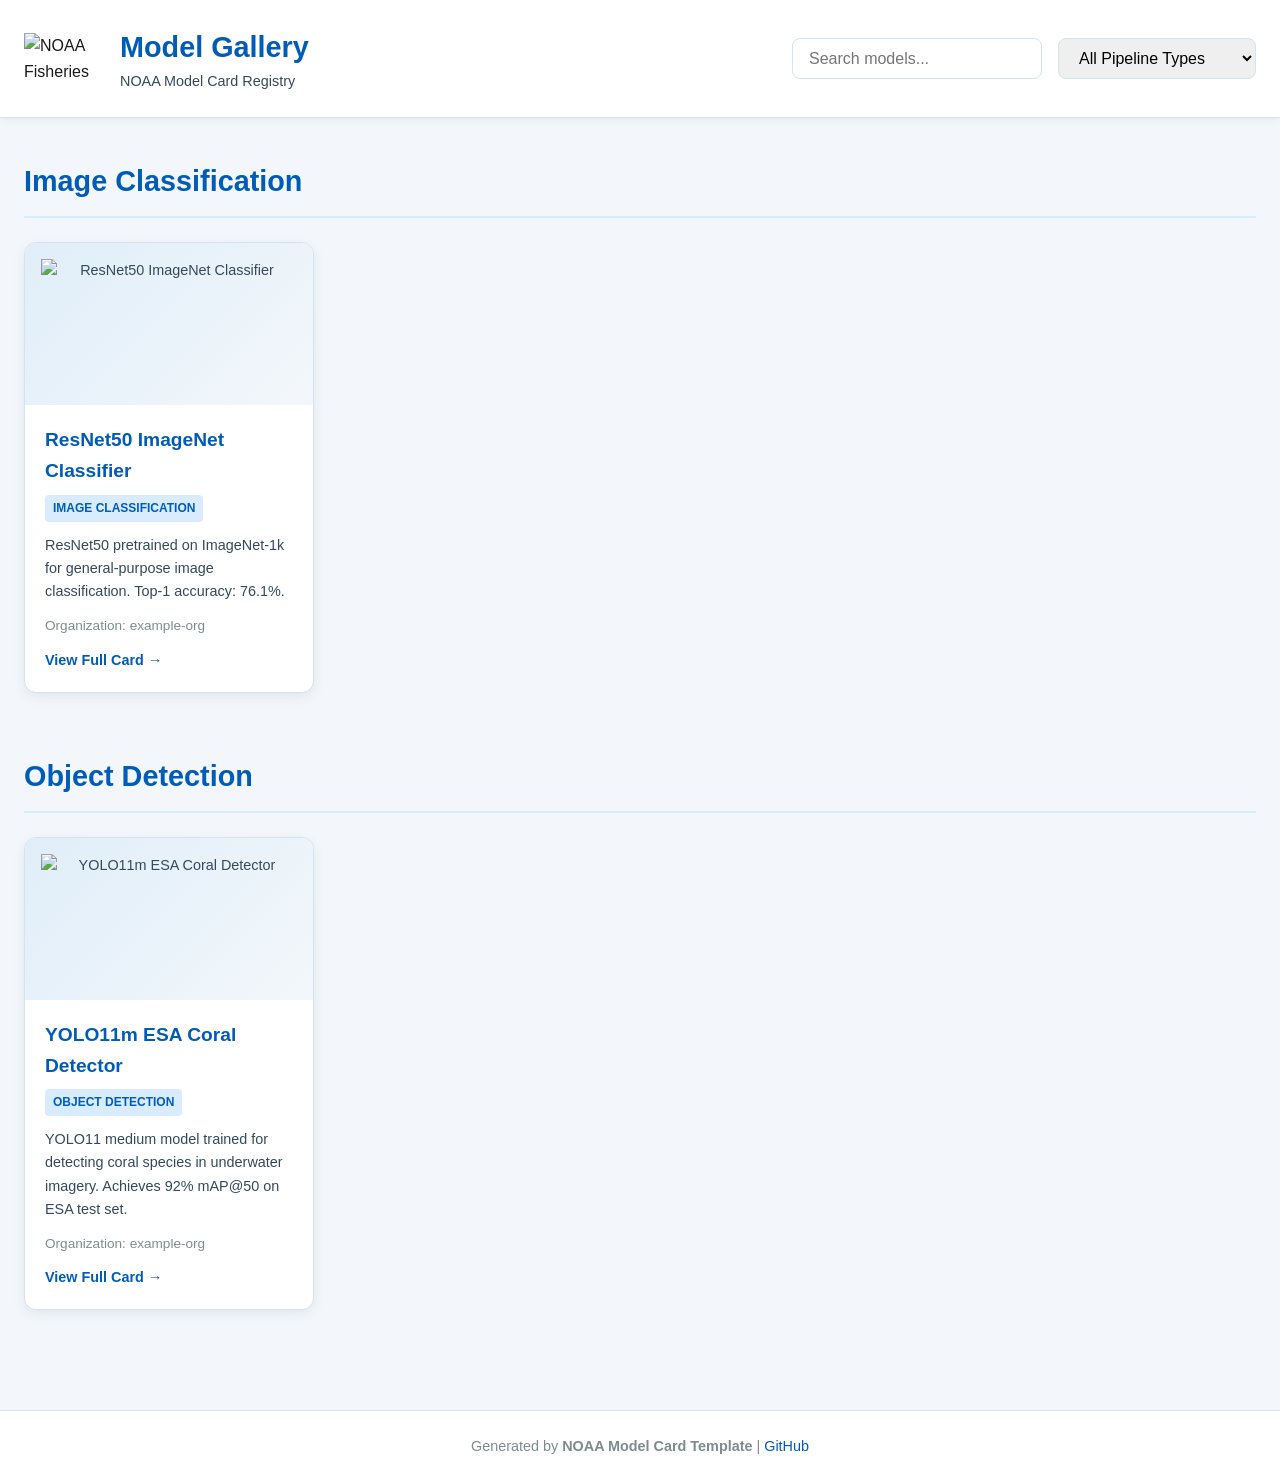
==== docs/gallery/index.html @ 66856081 "Add model gallery, registry, and workflow updates Enhance CI to publish a living model gallery and r" ====
<!DOCTYPE html>
<html lang="en">
<head>
    <meta charset="UTF-8">
    <meta name="viewport" content="width=device-width, initial-scale=1.0">
    <title>NOAA Model Gallery</title>
    <style>
        * {
            margin: 0;
            padding: 0;
            box-sizing: border-box;
        }

        body {
            font-family: Arial, Helvetica, sans-serif;
            background: #f3f7fb;
            color: #1a1a1a;
            line-height: 1.6;
        }

        .page {
            max-width: 1400px;
            margin: 0 auto;
            padding: 0;
        }

        header {
            background: white;
            border-bottom: 1px solid #d5e2ef;
            padding: 24px;
            position: sticky;
            top: 0;
            z-index: 100;
            box-shadow: 0 2px 8px rgba(0, 56, 101, 0.06);
        }

        .header-content {
            max-width: 1400px;
            margin: 0 auto;
            display: flex;
            align-items: center;
            justify-content: space-between;
            gap: 24px;
            flex-wrap: wrap;
        }

        .header-title {
            display: flex;
            align-items: center;
            gap: 16px;
            flex: 0 1 auto;
        }

        .logo {
            max-width: 80px;
            height: auto;
        }

        .header-text h1 {
            font-size: 1.8rem;
            color: #005cb9;
            margin: 0;
        }

        .header-text p {
            color: #34495e;
            font-size: 0.9rem;
            margin: 0;
        }

        .controls {
            display: flex;
            gap: 16px;
            flex: 0 1 auto;
            flex-wrap: wrap;
        }

        .search-input, .pipeline-select {
            padding: 10px 16px;
            border: 1px solid #d5e2ef;
            border-radius: 8px;
            font-size: 1rem;
            font-family: Arial, Helvetica, sans-serif;
        }

        .search-input {
            min-width: 250px;
            flex: 1;
        }

        .search-input:focus, .pipeline-select:focus {
            outline: none;
            border-color: #005cb9;
            box-shadow: 0 0 0 3px rgba(0, 92, 185, 0.1);
        }

        .pipeline-select {
            min-width: 180px;
        }

        main {
            padding: 40px 24px;
        }

        .pipeline-section {
            margin-bottom: 60px;
        }

        .pipeline-section h2 {
            font-size: 1.8rem;
            color: #005cb9;
            margin-bottom: 24px;
            padding-bottom: 12px;
            border-bottom: 2px solid #d9ecff;
        }

        .card-grid {
            display: grid;
            grid-template-columns: repeat(auto-fill, minmax(280px, 1fr));
            gap: 24px;
        }

        .model-card {
            background: white;
            border: 1px solid #d5e2ef;
            border-radius: 12px;
            overflow: hidden;
            box-shadow: 0 4px 12px rgba(0, 56, 101, 0.08);
            transition: all 0.3s ease;
            display: flex;
            flex-direction: column;
            height: 100%;
        }

        .model-card:hover {
            transform: translateY(-4px);
            box-shadow: 0 12px 28px rgba(0, 56, 101, 0.12);
            border-color: #005cb9;
        }

        .card-thumbnail {
            width: 100%;
            aspect-ratio: 16 / 9;
            background: linear-gradient(135deg, #e0eef9 0%, #f3f7fb 100%);
            display: flex;
            align-items: center;
            justify-content: center;
            color: #34495e;
            font-size: 0.9rem;
            text-align: center;
            padding: 16px;
            overflow: hidden;
        }

        .card-thumbnail img {
            width: 100%;
            height: 100%;
            object-fit: cover;
        }

        .card-content {
            padding: 20px;
            display: flex;
            flex-direction: column;
            flex: 1;
        }

        .card-content h3 {
            margin: 0 0 8px;
            font-size: 1.2rem;
            color: #005cb9;
            word-break: break-word;
        }

        .pipeline-badge {
            display: inline-block;
            margin-bottom: 12px;
            padding: 4px 8px;
            background: #d9ecff;
            color: #005cb9;
            border-radius: 4px;
            font-size: 0.75rem;
            font-weight: 600;
            text-transform: uppercase;
            width: fit-content;
        }

        .card-description {
            margin: 0 0 12px;
            color: #34495e;
            font-size: 0.9rem;
            flex: 1;
        }

        .card-org {
            color: #7f8c8d;
            font-size: 0.85rem;
            margin-bottom: 12px;
        }

        .card-link {
            color: #005cb9;
            text-decoration: none;
            font-weight: 600;
            font-size: 0.9rem;
            transition: color 0.3s ease;
        }

        .card-link:hover {
            color: #003d84;
        }

        .hidden {
            display: none !important;
        }

        .no-results {
            text-align: center;
            padding: 60px 24px;
            color: #34495e;
        }

        .no-results p {
            font-size: 1.1rem;
            margin: 16px 0;
        }

        footer {
            text-align: center;
            padding: 24px;
            border-top: 1px solid #d5e2ef;
            color: #7f8c8d;
            font-size: 0.9rem;
            background: white;
        }

        footer a {
            color: #005cb9;
            text-decoration: none;
        }

        footer a:hover {
            text-decoration: underline;
        }

        @media (max-width: 768px) {
            .card-grid {
                grid-template-columns: repeat(auto-fill, minmax(220px, 1fr));
                gap: 16px;
            }

            .header-content {
                flex-direction: column;
                align-items: flex-start;
            }

            .controls {
                width: 100%;
                flex-direction: column;
            }

            .search-input, .pipeline-select {
                width: 100%;
            }

            .header-text h1 {
                font-size: 1.5rem;
            }

            main {
                padding: 24px 16px;
            }

            .pipeline-section h2 {
                font-size: 1.5rem;
            }
        }

        @media (max-width: 480px) {
            .card-grid {
                grid-template-columns: 1fr;
                gap: 12px;
            }

            .header-text h1 {
                font-size: 1.3rem;
            }

            .card-content {
                padding: 16px;
            }

            main {
                padding: 16px 12px;
            }
        }
    </style>
</head>
<body>
    <div class="page">
        <header>
            <div class="header-content">
                <div class="header-title">
                    <img src="assets/NOAA_FISHERIES_logoH_web.png" alt="NOAA Fisheries" class="logo">
                    <div class="header-text">
                        <h1>Model Gallery</h1>
                        <p>NOAA Model Card Registry</p>
                    </div>
                </div>
                <div class="controls">
                    <input type="text" id="search" class="search-input" placeholder="Search models..." aria-label="Search models">
                    <select id="pipeline-filter" class="pipeline-select" aria-label="Filter by pipeline type">
                        <option value="">All Pipeline Types</option>
                        <option value="image-classification">Image Classification</option>
                        <option value="object-detection">Object Detection</option>
                    </select>
                </div>
            </div>
        </header>

        <main id="gallery">
            
        <section class="pipeline-section" data-pipeline="image-classification">
            <h2>Image Classification</h2>
            <div class="card-grid">
                <div class="model-card" data-model-id="resnet50_imagenet_classifier" data-pipeline="image-classification" data-searchable="ResNet50 ImageNet Classifier ResNet50 pretrained on ImageNet-1k for general-purpose image classification. Top-1 accuracy: 76.1%. example-org">
                <div class="card-thumbnail">
                    <img src="gallery/thumbnails/resnet50_imagenet_classifier.jpg" alt="ResNet50 ImageNet Classifier" loading="lazy">
                </div>
                <div class="card-content">
                    <h3>ResNet50 ImageNet Classifier</h3>
                    <span class="pipeline-badge">Image Classification</span>
                    <p class="card-description">ResNet50 pretrained on ImageNet-1k for general-purpose image classification. Top-1 accuracy: 76.1%.</p>
                    <p class="card-org">Organization: example-org</p>
                    <a href="gallery/cards/resnet50_imagenet_classifier.html" class="card-link">View Full Card →</a>
                </div>
            </div>
            </div>
        </section>
        
        <section class="pipeline-section" data-pipeline="object-detection">
            <h2>Object Detection</h2>
            <div class="card-grid">
                <div class="model-card" data-model-id="yolo11m_esa_coral_detector" data-pipeline="object-detection" data-searchable="YOLO11m ESA Coral Detector YOLO11 medium model trained for detecting coral species in underwater imagery. Achieves 92% mAP@50 on ESA test set. example-org">
                <div class="card-thumbnail">
                    <img src="gallery/thumbnails/yolo11m_esa_coral_detector.jpg" alt="YOLO11m ESA Coral Detector" loading="lazy">
                </div>
                <div class="card-content">
                    <h3>YOLO11m ESA Coral Detector</h3>
                    <span class="pipeline-badge">Object Detection</span>
                    <p class="card-description">YOLO11 medium model trained for detecting coral species in underwater imagery. Achieves 92% mAP@50 on ESA test set.</p>
                    <p class="card-org">Organization: example-org</p>
                    <a href="gallery/cards/yolo11m_esa_coral_detector.html" class="card-link">View Full Card →</a>
                </div>
            </div>
            </div>
        </section>
        
        </main>

        <footer>
            Generated by <strong>NOAA Model Card Template</strong> | 
            <a href="https://github.com/MichaelAkridge-NOAA/model-card-template">GitHub</a>
        </footer>
    </div>

    <script>
        (function() {
            const cards = document.querySelectorAll('.model-card');
            const sections = document.querySelectorAll('.pipeline-section');
            const searchInput = document.getElementById('search');
            const pipelineFilter = document.getElementById('pipeline-filter');
            const gallery = document.getElementById('gallery');

            function filterCards() {
                const query = searchInput.value.toLowerCase().trim();
                const selectedPipeline = pipelineFilter.value;
                let visibleSections = 0;
                let totalVisibleCards = 0;

                sections.forEach(section => {
                    const sectionPipeline = section.dataset.pipeline;
                    let visibleCardsInSection = 0;

                    const sectionCards = section.querySelectorAll('.model-card');
                    sectionCards.forEach(card => {
                        const searchable = card.dataset.searchable.toLowerCase();
                        const cardPipeline = card.dataset.pipeline;

                        const matchesSearch = query === '' || searchable.includes(query);
                        const matchesPipeline = selectedPipeline === '' || cardPipeline === selectedPipeline;
                        const shouldShow = matchesSearch && matchesPipeline;

                        card.classList.toggle('hidden', !shouldShow);
                        if (shouldShow) {
                            visibleCardsInSection++;
                            totalVisibleCards++;
                        }
                    });

                    const pipelineMatches = selectedPipeline === '' || sectionPipeline === selectedPipeline;
                    const shouldShowSection = visibleCardsInSection > 0 && pipelineMatches;
                    section.classList.toggle('hidden', !shouldShowSection);
                    if (shouldShowSection) {
                        visibleSections++;
                    }
                });

                // Show "no results" message if needed
                if (totalVisibleCards === 0 && (query !== '' || selectedPipeline !== '')) {
                    showNoResults();
                } else {
                    hideNoResults();
                }
            }

            function showNoResults() {
                if (document.getElementById('no-results')) return;
                const noResults = document.createElement('div');
                noResults.id = 'no-results';
                noResults.className = 'no-results';
                noResults.innerHTML = '<p>😕 No models match your search</p><p>Try adjusting your filters or search terms.</p>';
                gallery.appendChild(noResults);
            }

            function hideNoResults() {
                const noResults = document.getElementById('no-results');
                if (noResults) {
                    noResults.remove();
                }
            }

            searchInput.addEventListener('keyup', filterCards);
            searchInput.addEventListener('change', filterCards);
            pipelineFilter.addEventListener('change', filterCards);

            // Initial render
            filterCards();
        })();
    </script>
</body>
</html>
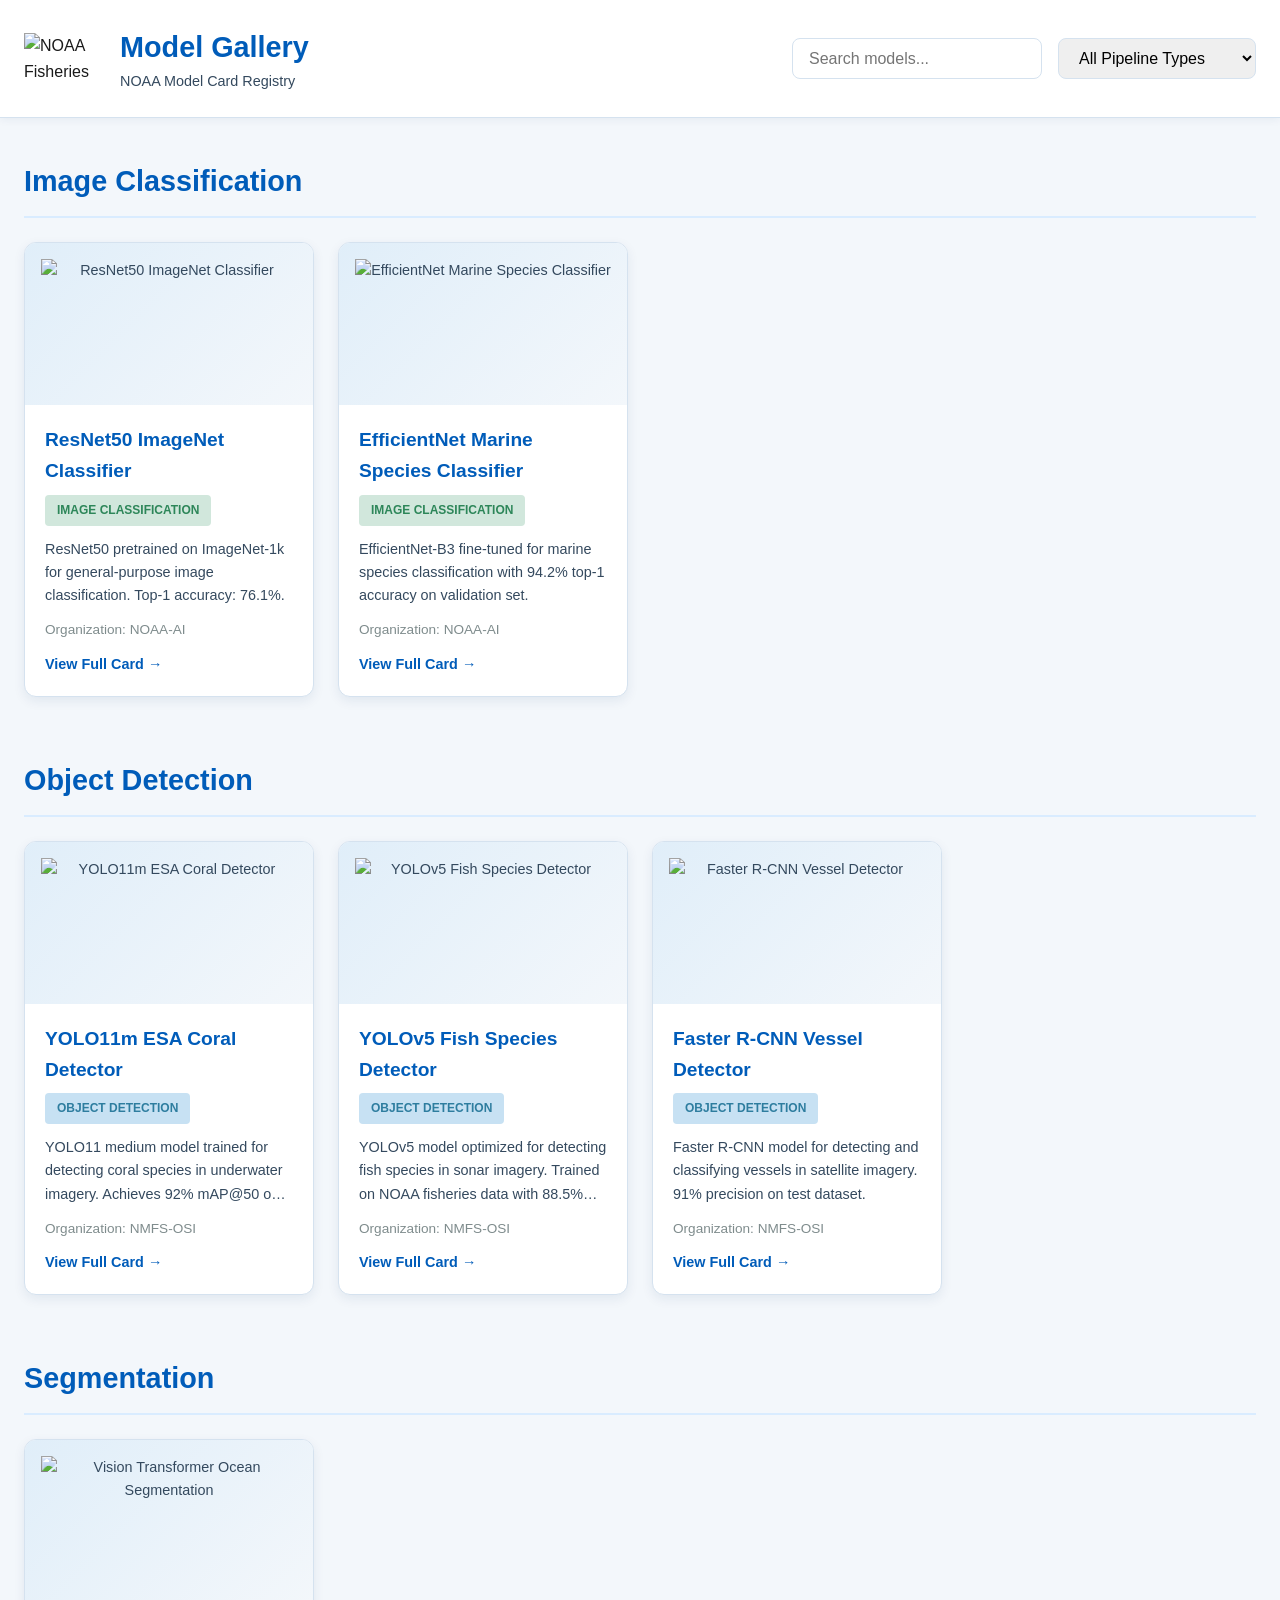
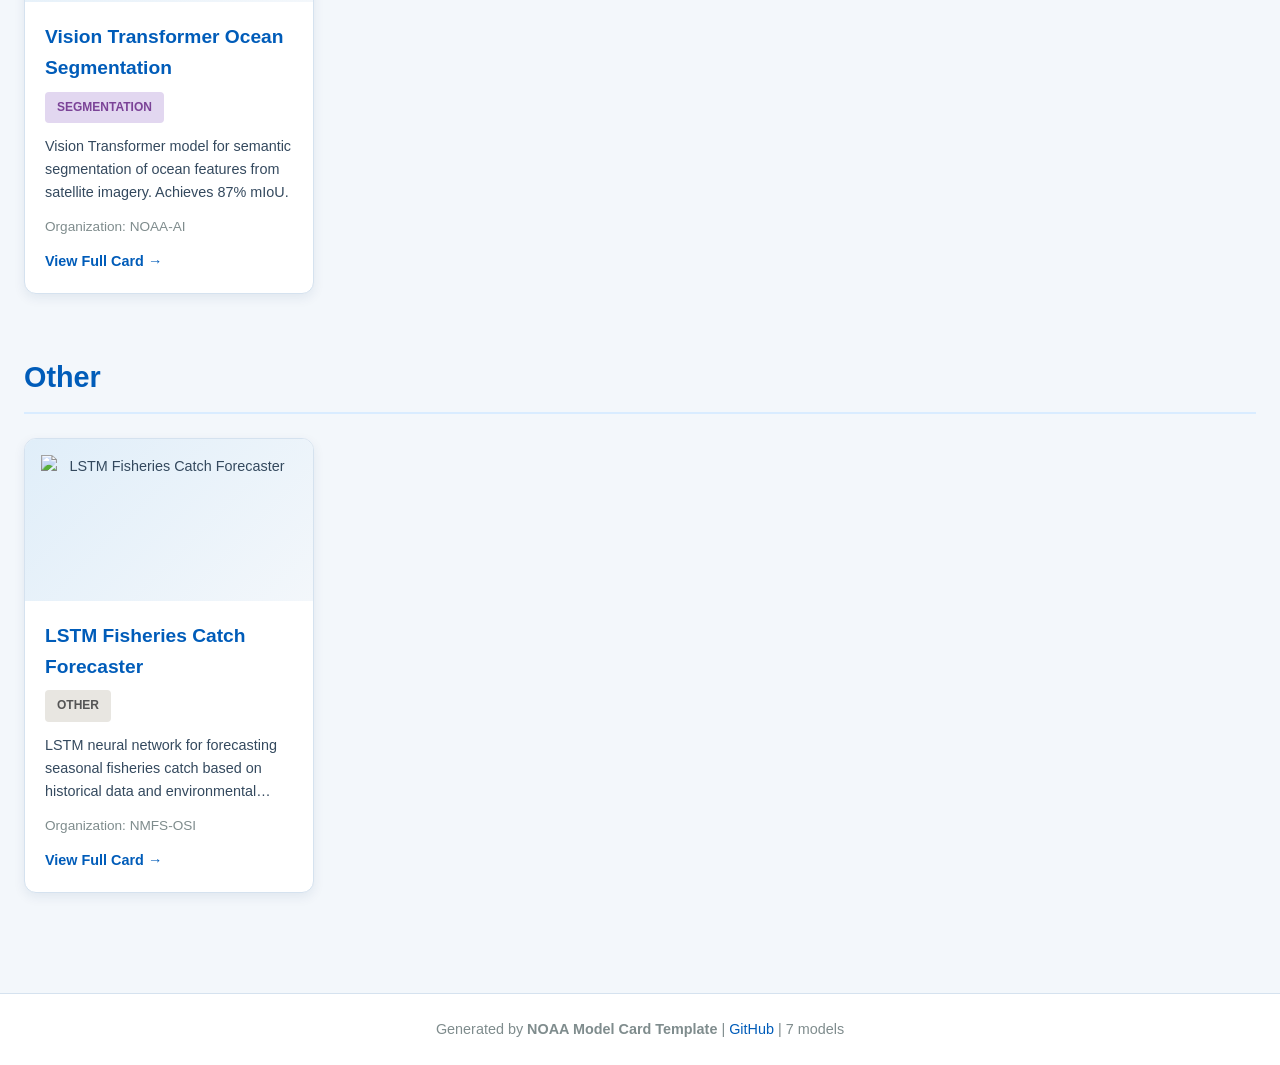
==== commit 8f71f70b: "chore: update model gallery [skip ci] Generated by GitHub Actions model card builder - Added/updated" ====
--- a/docs/gallery/index.html
+++ b/docs/gallery/index.html
@@ -170,12 +170,16 @@
             font-size: 1.2rem;
             color: #005cb9;
             word-break: break-word;
+            display: -webkit-box;
+            -webkit-line-clamp: 2;
+            -webkit-box-orient: vertical;
+            overflow: hidden;
         }
 
         .pipeline-badge {
             display: inline-block;
             margin-bottom: 12px;
-            padding: 4px 8px;
+            padding: 6px 12px;
             background: #d9ecff;
             color: #005cb9;
             border-radius: 4px;
@@ -185,11 +189,35 @@
             width: fit-content;
         }
 
+        .pipeline-badge.object-detection {
+            background: #c7e1f3;
+            color: #2E7D9F;
+        }
+
+        .pipeline-badge.image-classification {
+            background: #d1e7dc;
+            color: #2D8659;
+        }
+
+        .pipeline-badge.segmentation {
+            background: #e2d7f0;
+            color: #7B4397;
+        }
+
+        .pipeline-badge.other {
+            background: #e8e6e1;
+            color: #555555;
+        }
+
         .card-description {
             margin: 0 0 12px;
             color: #34495e;
             font-size: 0.9rem;
             flex: 1;
+            display: -webkit-box;
+            -webkit-line-clamp: 3;
+            -webkit-box-orient: vertical;
+            overflow: hidden;
         }
 
         .card-org {
@@ -243,6 +271,13 @@
             text-decoration: underline;
         }
 
+        @media (max-width: 1024px) {
+            .card-grid {
+                grid-template-columns: repeat(auto-fill, minmax(240px, 1fr));
+                gap: 20px;
+            }
+        }
+
         @media (max-width: 768px) {
             .card-grid {
                 grid-template-columns: repeat(auto-fill, minmax(220px, 1fr));
@@ -292,6 +327,16 @@
 
             main {
                 padding: 16px 12px;
+            }
+
+            .controls {
+                flex-direction: column;
+                width: 100%;
+            }
+
+            .search-input, .pipeline-select {
+                width: 100%;
+                min-width: unset;
             }
         }
     </style>
@@ -308,11 +353,13 @@
                     </div>
                 </div>
                 <div class="controls">
-                    <input type="text" id="search" class="search-input" placeholder="Search models..." aria-label="Search models">
+                    <input type="text" id="search" class="search-input" placeholder="Search models..." aria-label="Search models by name or description">
                     <select id="pipeline-filter" class="pipeline-select" aria-label="Filter by pipeline type">
                         <option value="">All Pipeline Types</option>
                         <option value="image-classification">Image Classification</option>
                         <option value="object-detection">Object Detection</option>
+                        <option value="segmentation">Segmentation</option>
+                        <option value="other">Other</option>
                     </select>
                 </div>
             </div>
@@ -323,16 +370,28 @@
         <section class="pipeline-section" data-pipeline="image-classification">
             <h2>Image Classification</h2>
             <div class="card-grid">
-                <div class="model-card" data-model-id="resnet50_imagenet_classifier" data-pipeline="image-classification" data-searchable="ResNet50 ImageNet Classifier ResNet50 pretrained on ImageNet-1k for general-purpose image classification. Top-1 accuracy: 76.1%. example-org">
+                <div class="model-card" data-model-id="resnet50_imagenet_classifier" data-pipeline="image-classification" data-searchable="resnet50 imagenet classifier resnet50 pretrained on imagenet-1k for general-purpose image classification. top-1 accuracy: 76.1%. noaa-ai">
                 <div class="card-thumbnail">
                     <img src="gallery/thumbnails/resnet50_imagenet_classifier.jpg" alt="ResNet50 ImageNet Classifier" loading="lazy">
                 </div>
                 <div class="card-content">
                     <h3>ResNet50 ImageNet Classifier</h3>
-                    <span class="pipeline-badge">Image Classification</span>
+                    <span class="pipeline-badge image-classification">Image Classification</span>
                     <p class="card-description">ResNet50 pretrained on ImageNet-1k for general-purpose image classification. Top-1 accuracy: 76.1%.</p>
-                    <p class="card-org">Organization: example-org</p>
+                    <p class="card-org">Organization: NOAA-AI</p>
                     <a href="gallery/cards/resnet50_imagenet_classifier.html" class="card-link">View Full Card →</a>
+                </div>
+            </div>
+                <div class="model-card" data-model-id="efficientnet_marine_classification" data-pipeline="image-classification" data-searchable="efficientnet marine species classifier efficientnet-b3 fine-tuned for marine species classification with 94.2% top-1 accuracy on validation set. noaa-ai">
+                <div class="card-thumbnail">
+                    <img src="gallery/thumbnails/efficientnet_marine_classification.jpg" alt="EfficientNet Marine Species Classifier" loading="lazy">
+                </div>
+                <div class="card-content">
+                    <h3>EfficientNet Marine Species Classifier</h3>
+                    <span class="pipeline-badge image-classification">Image Classification</span>
+                    <p class="card-description">EfficientNet-B3 fine-tuned for marine species classification with 94.2% top-1 accuracy on validation set.</p>
+                    <p class="card-org">Organization: NOAA-AI</p>
+                    <a href="gallery/cards/efficientnet_marine_classification.html" class="card-link">View Full Card →</a>
                 </div>
             </div>
             </div>
@@ -341,16 +400,76 @@
         <section class="pipeline-section" data-pipeline="object-detection">
             <h2>Object Detection</h2>
             <div class="card-grid">
-                <div class="model-card" data-model-id="yolo11m_esa_coral_detector" data-pipeline="object-detection" data-searchable="YOLO11m ESA Coral Detector YOLO11 medium model trained for detecting coral species in underwater imagery. Achieves 92% mAP@50 on ESA test set. example-org">
+                <div class="model-card" data-model-id="yolo11m_esa_coral_detector" data-pipeline="object-detection" data-searchable="yolo11m esa coral detector yolo11 medium model trained for detecting coral species in underwater imagery. achieves 92% map@50 on esa test set. nmfs-osi">
                 <div class="card-thumbnail">
                     <img src="gallery/thumbnails/yolo11m_esa_coral_detector.jpg" alt="YOLO11m ESA Coral Detector" loading="lazy">
                 </div>
                 <div class="card-content">
                     <h3>YOLO11m ESA Coral Detector</h3>
-                    <span class="pipeline-badge">Object Detection</span>
+                    <span class="pipeline-badge object-detection">Object Detection</span>
                     <p class="card-description">YOLO11 medium model trained for detecting coral species in underwater imagery. Achieves 92% mAP@50 on ESA test set.</p>
-                    <p class="card-org">Organization: example-org</p>
+                    <p class="card-org">Organization: NMFS-OSI</p>
                     <a href="gallery/cards/yolo11m_esa_coral_detector.html" class="card-link">View Full Card →</a>
+                </div>
+            </div>
+                <div class="model-card" data-model-id="yolov5_fish_detector" data-pipeline="object-detection" data-searchable="yolov5 fish species detector yolov5 model optimized for detecting fish species in sonar imagery. trained on noaa fisheries data with 88.5% map. nmfs-osi">
+                <div class="card-thumbnail">
+                    <img src="gallery/thumbnails/yolov5_fish_detector.jpg" alt="YOLOv5 Fish Species Detector" loading="lazy">
+                </div>
+                <div class="card-content">
+                    <h3>YOLOv5 Fish Species Detector</h3>
+                    <span class="pipeline-badge object-detection">Object Detection</span>
+                    <p class="card-description">YOLOv5 model optimized for detecting fish species in sonar imagery. Trained on NOAA fisheries data with 88.5% mAP.</p>
+                    <p class="card-org">Organization: NMFS-OSI</p>
+                    <a href="gallery/cards/yolov5_fish_detector.html" class="card-link">View Full Card →</a>
+                </div>
+            </div>
+                <div class="model-card" data-model-id="faster_rcnn_vessel_detection" data-pipeline="object-detection" data-searchable="faster r-cnn vessel detector faster r-cnn model for detecting and classifying vessels in satellite imagery. 91% precision on test dataset. nmfs-osi">
+                <div class="card-thumbnail">
+                    <img src="gallery/thumbnails/faster_rcnn_vessel_detection.jpg" alt="Faster R-CNN Vessel Detector" loading="lazy">
+                </div>
+                <div class="card-content">
+                    <h3>Faster R-CNN Vessel Detector</h3>
+                    <span class="pipeline-badge object-detection">Object Detection</span>
+                    <p class="card-description">Faster R-CNN model for detecting and classifying vessels in satellite imagery. 91% precision on test dataset.</p>
+                    <p class="card-org">Organization: NMFS-OSI</p>
+                    <a href="gallery/cards/faster_rcnn_vessel_detection.html" class="card-link">View Full Card →</a>
+                </div>
+            </div>
+            </div>
+        </section>
+        
+        <section class="pipeline-section" data-pipeline="segmentation">
+            <h2>Segmentation</h2>
+            <div class="card-grid">
+                <div class="model-card" data-model-id="vit_ocean_segmentation" data-pipeline="segmentation" data-searchable="vision transformer ocean segmentation vision transformer model for semantic segmentation of ocean features from satellite imagery. achieves 87% miou. noaa-ai">
+                <div class="card-thumbnail">
+                    <img src="gallery/thumbnails/vit_ocean_segmentation.jpg" alt="Vision Transformer Ocean Segmentation" loading="lazy">
+                </div>
+                <div class="card-content">
+                    <h3>Vision Transformer Ocean Segmentation</h3>
+                    <span class="pipeline-badge segmentation">Segmentation</span>
+                    <p class="card-description">Vision Transformer model for semantic segmentation of ocean features from satellite imagery. Achieves 87% mIoU.</p>
+                    <p class="card-org">Organization: NOAA-AI</p>
+                    <a href="gallery/cards/vit_ocean_segmentation.html" class="card-link">View Full Card →</a>
+                </div>
+            </div>
+            </div>
+        </section>
+        
+        <section class="pipeline-section" data-pipeline="other">
+            <h2>Other</h2>
+            <div class="card-grid">
+                <div class="model-card" data-model-id="lstm_fisheries_forecast" data-pipeline="other" data-searchable="lstm fisheries catch forecaster lstm neural network for forecasting seasonal fisheries catch based on historical data and environmental parameters. rmse: 12.3%. nmfs-osi">
+                <div class="card-thumbnail">
+                    <img src="gallery/thumbnails/lstm_fisheries_forecast.jpg" alt="LSTM Fisheries Catch Forecaster" loading="lazy">
+                </div>
+                <div class="card-content">
+                    <h3>LSTM Fisheries Catch Forecaster</h3>
+                    <span class="pipeline-badge other">Other</span>
+                    <p class="card-description">LSTM neural network for forecasting seasonal fisheries catch based on historical data and environmental parameters. RMSE: 12.3%.</p>
+                    <p class="card-org">Organization: NMFS-OSI</p>
+                    <a href="gallery/cards/lstm_fisheries_forecast.html" class="card-link">View Full Card →</a>
                 </div>
             </div>
             </div>
@@ -360,17 +479,24 @@
 
         <footer>
             Generated by <strong>NOAA Model Card Template</strong> | 
-            <a href="https://github.com/MichaelAkridge-NOAA/model-card-template">GitHub</a>
+            <a href="https://github.com/MichaelAkridge-NOAA/model-card-template">GitHub</a> | 
+            <span id="card-count">7 models</span>
         </footer>
     </div>
 
     <script>
         (function() {
-            const cards = document.querySelectorAll('.model-card');
-            const sections = document.querySelectorAll('.pipeline-section');
-            const searchInput = document.getElementById('search');
-            const pipelineFilter = document.getElementById('pipeline-filter');
-            const gallery = document.getElementById('gallery');
+            const cards = document.querySelectorAll(''.model-card'');
+            const sections = document.querySelectorAll(''.pipeline-section'');
+            const searchInput = document.getElementById(''search'');
+            const pipelineFilter = document.getElementById(''pipeline-filter'');
+            const gallery = document.getElementById(''gallery'');
+            const cardCountSpan = document.getElementById(''card-count'');
+
+            function updateCardCount() {
+                const visibleCards = document.querySelectorAll(''.model-card:not(.hidden)'');
+                cardCountSpan.textContent = visibleCards.length + '' model'' + (visibleCards.length !== 1 ? ''s'' : '''');
+            }
 
             function filterCards() {
                 const query = searchInput.value.toLowerCase().trim();
@@ -378,63 +504,69 @@
                 let visibleSections = 0;
                 let totalVisibleCards = 0;
 
-                sections.forEach(section => {
+                sections.forEach(function(section) {
                     const sectionPipeline = section.dataset.pipeline;
                     let visibleCardsInSection = 0;
 
-                    const sectionCards = section.querySelectorAll('.model-card');
-                    sectionCards.forEach(card => {
+                    const sectionCards = section.querySelectorAll(''.model-card'');
+                    sectionCards.forEach(function(card) {
                         const searchable = card.dataset.searchable.toLowerCase();
                         const cardPipeline = card.dataset.pipeline;
 
-                        const matchesSearch = query === '' || searchable.includes(query);
-                        const matchesPipeline = selectedPipeline === '' || cardPipeline === selectedPipeline;
+                        const matchesSearch = query === '''' || searchable.includes(query);
+                        const matchesPipeline = selectedPipeline === '''' || cardPipeline === selectedPipeline;
                         const shouldShow = matchesSearch && matchesPipeline;
 
-                        card.classList.toggle('hidden', !shouldShow);
+                        card.classList.toggle(''hidden'', !shouldShow);
                         if (shouldShow) {
                             visibleCardsInSection++;
                             totalVisibleCards++;
                         }
                     });
 
-                    const pipelineMatches = selectedPipeline === '' || sectionPipeline === selectedPipeline;
+                    const pipelineMatches = selectedPipeline === '''' || sectionPipeline === selectedPipeline;
                     const shouldShowSection = visibleCardsInSection > 0 && pipelineMatches;
-                    section.classList.toggle('hidden', !shouldShowSection);
+                    section.classList.toggle(''hidden'', !shouldShowSection);
                     if (shouldShowSection) {
                         visibleSections++;
                     }
                 });
 
-                // Show "no results" message if needed
-                if (totalVisibleCards === 0 && (query !== '' || selectedPipeline !== '')) {
+                if (totalVisibleCards === 0 && (query !== '''' || selectedPipeline !== '''')) {
                     showNoResults();
                 } else {
                     hideNoResults();
                 }
+
+                updateCardCount();
             }
 
             function showNoResults() {
-                if (document.getElementById('no-results')) return;
-                const noResults = document.createElement('div');
-                noResults.id = 'no-results';
-                noResults.className = 'no-results';
-                noResults.innerHTML = '<p>😕 No models match your search</p><p>Try adjusting your filters or search terms.</p>';
+                if (document.getElementById(''no-results'')) return;
+                const noResults = document.createElement(''div'');
+                noResults.id = ''no-results'';
+                noResults.className = ''no-results'';
+                noResults.innerHTML = ''<p>😕 No models match your search</p><p>Try adjusting your filters or search terms.</p>'';
                 gallery.appendChild(noResults);
             }
 
             function hideNoResults() {
-                const noResults = document.getElementById('no-results');
+                const noResults = document.getElementById(''no-results'');
                 if (noResults) {
                     noResults.remove();
                 }
             }
 
-            searchInput.addEventListener('keyup', filterCards);
-            searchInput.addEventListener('change', filterCards);
-            pipelineFilter.addEventListener('change', filterCards);
-
-            // Initial render
+            searchInput.addEventListener(''keyup'', filterCards);
+            searchInput.addEventListener(''change'', filterCards);
+            pipelineFilter.addEventListener(''change'', filterCards);
+
+            searchInput.addEventListener(''keydown'', function(e) {
+                if (e.key === ''Enter'') {
+                    filterCards();
+                }
+            });
+
             filterCards();
         })();
     </script>
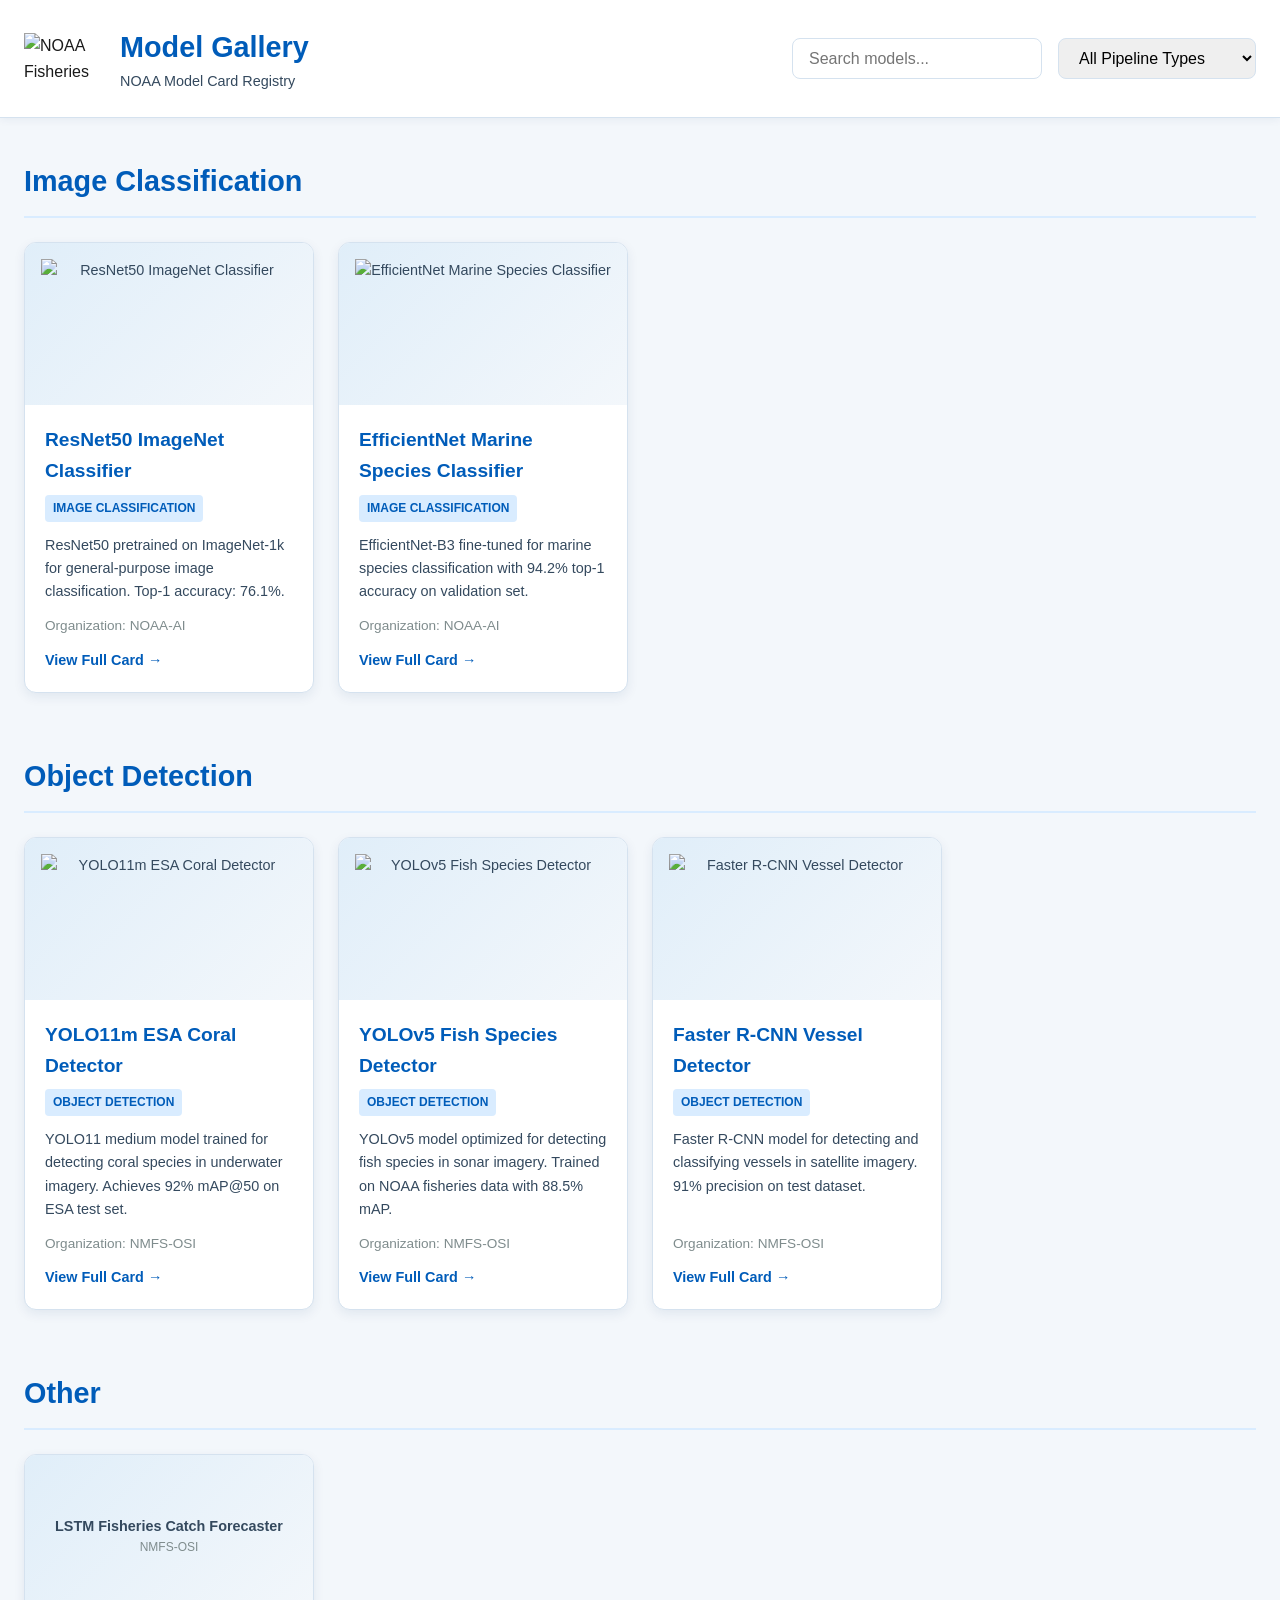
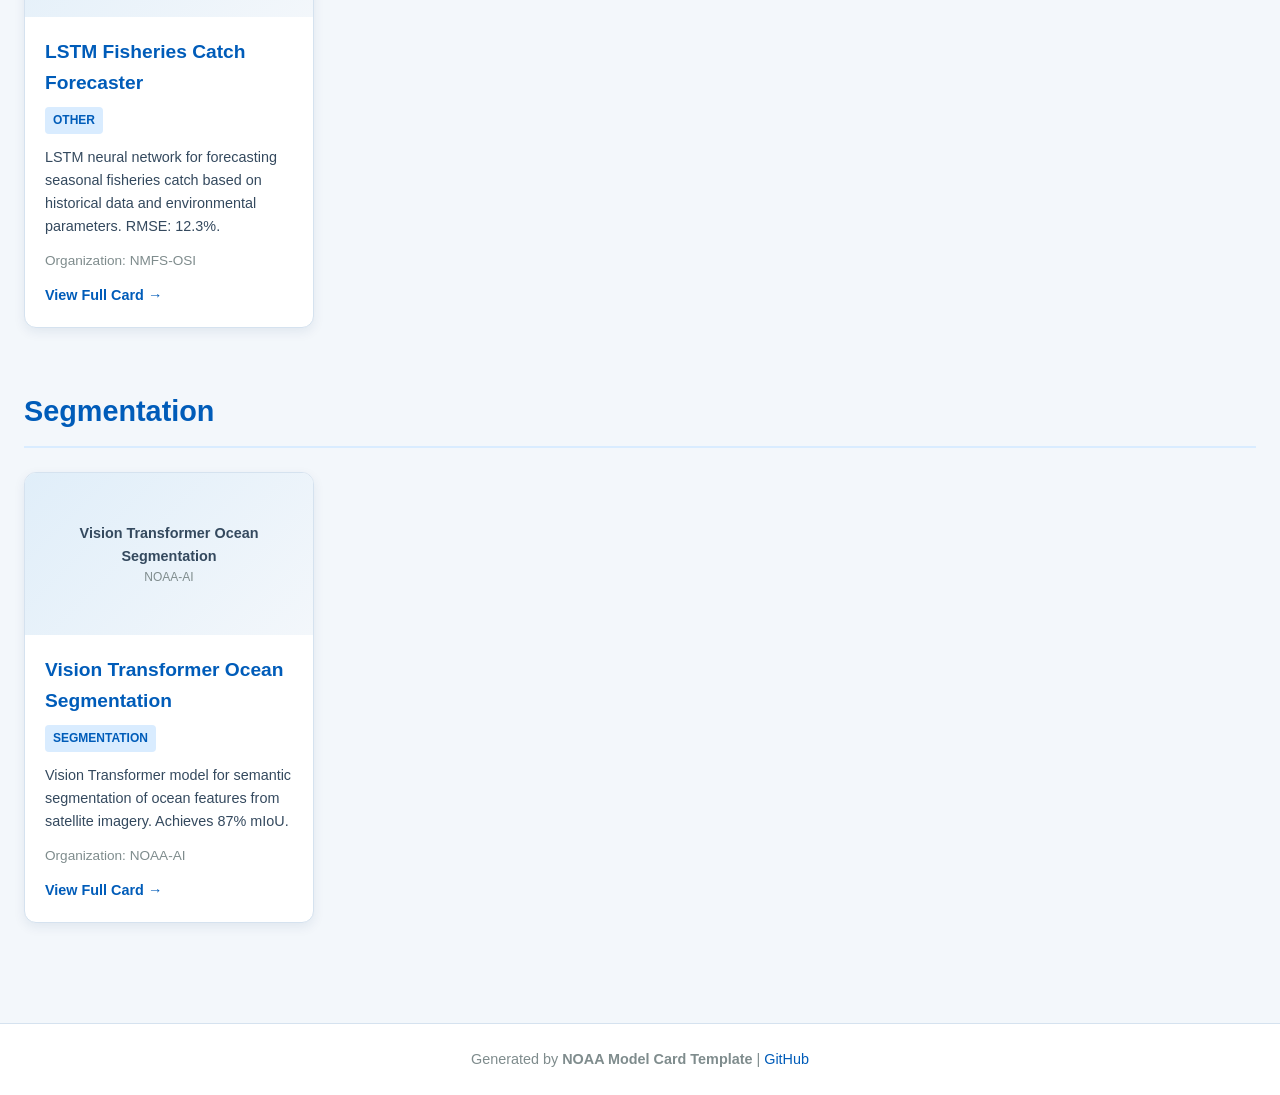
==== commit 237d48ce: "chore: update model gallery [skip ci] Generated by GitHub Actions model card builder - Added/updated" ====
--- a/docs/gallery/index.html
+++ b/docs/gallery/index.html
@@ -170,16 +170,12 @@
             font-size: 1.2rem;
             color: #005cb9;
             word-break: break-word;
-            display: -webkit-box;
-            -webkit-line-clamp: 2;
-            -webkit-box-orient: vertical;
-            overflow: hidden;
         }
 
         .pipeline-badge {
             display: inline-block;
             margin-bottom: 12px;
-            padding: 6px 12px;
+            padding: 4px 8px;
             background: #d9ecff;
             color: #005cb9;
             border-radius: 4px;
@@ -189,35 +185,11 @@
             width: fit-content;
         }
 
-        .pipeline-badge.object-detection {
-            background: #c7e1f3;
-            color: #2E7D9F;
-        }
-
-        .pipeline-badge.image-classification {
-            background: #d1e7dc;
-            color: #2D8659;
-        }
-
-        .pipeline-badge.segmentation {
-            background: #e2d7f0;
-            color: #7B4397;
-        }
-
-        .pipeline-badge.other {
-            background: #e8e6e1;
-            color: #555555;
-        }
-
         .card-description {
             margin: 0 0 12px;
             color: #34495e;
             font-size: 0.9rem;
             flex: 1;
-            display: -webkit-box;
-            -webkit-line-clamp: 3;
-            -webkit-box-orient: vertical;
-            overflow: hidden;
         }
 
         .card-org {
@@ -271,13 +243,6 @@
             text-decoration: underline;
         }
 
-        @media (max-width: 1024px) {
-            .card-grid {
-                grid-template-columns: repeat(auto-fill, minmax(240px, 1fr));
-                gap: 20px;
-            }
-        }
-
         @media (max-width: 768px) {
             .card-grid {
                 grid-template-columns: repeat(auto-fill, minmax(220px, 1fr));
@@ -327,16 +292,6 @@
 
             main {
                 padding: 16px 12px;
-            }
-
-            .controls {
-                flex-direction: column;
-                width: 100%;
-            }
-
-            .search-input, .pipeline-select {
-                width: 100%;
-                min-width: unset;
             }
         }
     </style>
@@ -353,13 +308,13 @@
                     </div>
                 </div>
                 <div class="controls">
-                    <input type="text" id="search" class="search-input" placeholder="Search models..." aria-label="Search models by name or description">
+                    <input type="text" id="search" class="search-input" placeholder="Search models..." aria-label="Search models">
                     <select id="pipeline-filter" class="pipeline-select" aria-label="Filter by pipeline type">
                         <option value="">All Pipeline Types</option>
                         <option value="image-classification">Image Classification</option>
                         <option value="object-detection">Object Detection</option>
+                        <option value="other">Other</option>
                         <option value="segmentation">Segmentation</option>
-                        <option value="other">Other</option>
                     </select>
                 </div>
             </div>
@@ -370,25 +325,25 @@
         <section class="pipeline-section" data-pipeline="image-classification">
             <h2>Image Classification</h2>
             <div class="card-grid">
-                <div class="model-card" data-model-id="resnet50_imagenet_classifier" data-pipeline="image-classification" data-searchable="resnet50 imagenet classifier resnet50 pretrained on imagenet-1k for general-purpose image classification. top-1 accuracy: 76.1%. noaa-ai">
+                <div class="model-card" data-model-id="resnet50_imagenet_classifier" data-pipeline="image-classification" data-searchable="ResNet50 ImageNet Classifier ResNet50 pretrained on ImageNet-1k for general-purpose image classification. Top-1 accuracy: 76.1%. NOAA-AI">
                 <div class="card-thumbnail">
                     <img src="gallery/thumbnails/resnet50_imagenet_classifier.jpg" alt="ResNet50 ImageNet Classifier" loading="lazy">
                 </div>
                 <div class="card-content">
                     <h3>ResNet50 ImageNet Classifier</h3>
-                    <span class="pipeline-badge image-classification">Image Classification</span>
+                    <span class="pipeline-badge">Image Classification</span>
                     <p class="card-description">ResNet50 pretrained on ImageNet-1k for general-purpose image classification. Top-1 accuracy: 76.1%.</p>
                     <p class="card-org">Organization: NOAA-AI</p>
                     <a href="gallery/cards/resnet50_imagenet_classifier.html" class="card-link">View Full Card →</a>
                 </div>
             </div>
-                <div class="model-card" data-model-id="efficientnet_marine_classification" data-pipeline="image-classification" data-searchable="efficientnet marine species classifier efficientnet-b3 fine-tuned for marine species classification with 94.2% top-1 accuracy on validation set. noaa-ai">
+            <div class="model-card" data-model-id="efficientnet_marine_classification" data-pipeline="image-classification" data-searchable="EfficientNet Marine Species Classifier EfficientNet-B3 fine-tuned for marine species classification with 94.2% top-1 accuracy on validation set. NOAA-AI">
                 <div class="card-thumbnail">
                     <img src="gallery/thumbnails/efficientnet_marine_classification.jpg" alt="EfficientNet Marine Species Classifier" loading="lazy">
                 </div>
                 <div class="card-content">
                     <h3>EfficientNet Marine Species Classifier</h3>
-                    <span class="pipeline-badge image-classification">Image Classification</span>
+                    <span class="pipeline-badge">Image Classification</span>
                     <p class="card-description">EfficientNet-B3 fine-tuned for marine species classification with 94.2% top-1 accuracy on validation set.</p>
                     <p class="card-org">Organization: NOAA-AI</p>
                     <a href="gallery/cards/efficientnet_marine_classification.html" class="card-link">View Full Card →</a>
@@ -400,40 +355,58 @@
         <section class="pipeline-section" data-pipeline="object-detection">
             <h2>Object Detection</h2>
             <div class="card-grid">
-                <div class="model-card" data-model-id="yolo11m_esa_coral_detector" data-pipeline="object-detection" data-searchable="yolo11m esa coral detector yolo11 medium model trained for detecting coral species in underwater imagery. achieves 92% map@50 on esa test set. nmfs-osi">
+                <div class="model-card" data-model-id="yolo11m_esa_coral_detector" data-pipeline="object-detection" data-searchable="YOLO11m ESA Coral Detector YOLO11 medium model trained for detecting coral species in underwater imagery. Achieves 92% mAP@50 on ESA test set. NMFS-OSI">
                 <div class="card-thumbnail">
                     <img src="gallery/thumbnails/yolo11m_esa_coral_detector.jpg" alt="YOLO11m ESA Coral Detector" loading="lazy">
                 </div>
                 <div class="card-content">
                     <h3>YOLO11m ESA Coral Detector</h3>
-                    <span class="pipeline-badge object-detection">Object Detection</span>
+                    <span class="pipeline-badge">Object Detection</span>
                     <p class="card-description">YOLO11 medium model trained for detecting coral species in underwater imagery. Achieves 92% mAP@50 on ESA test set.</p>
                     <p class="card-org">Organization: NMFS-OSI</p>
                     <a href="gallery/cards/yolo11m_esa_coral_detector.html" class="card-link">View Full Card →</a>
                 </div>
             </div>
-                <div class="model-card" data-model-id="yolov5_fish_detector" data-pipeline="object-detection" data-searchable="yolov5 fish species detector yolov5 model optimized for detecting fish species in sonar imagery. trained on noaa fisheries data with 88.5% map. nmfs-osi">
+            <div class="model-card" data-model-id="yolov5_fish_detector" data-pipeline="object-detection" data-searchable="YOLOv5 Fish Species Detector YOLOv5 model optimized for detecting fish species in sonar imagery. Trained on NOAA fisheries data with 88.5% mAP. NMFS-OSI">
                 <div class="card-thumbnail">
                     <img src="gallery/thumbnails/yolov5_fish_detector.jpg" alt="YOLOv5 Fish Species Detector" loading="lazy">
                 </div>
                 <div class="card-content">
                     <h3>YOLOv5 Fish Species Detector</h3>
-                    <span class="pipeline-badge object-detection">Object Detection</span>
+                    <span class="pipeline-badge">Object Detection</span>
                     <p class="card-description">YOLOv5 model optimized for detecting fish species in sonar imagery. Trained on NOAA fisheries data with 88.5% mAP.</p>
                     <p class="card-org">Organization: NMFS-OSI</p>
                     <a href="gallery/cards/yolov5_fish_detector.html" class="card-link">View Full Card →</a>
                 </div>
             </div>
-                <div class="model-card" data-model-id="faster_rcnn_vessel_detection" data-pipeline="object-detection" data-searchable="faster r-cnn vessel detector faster r-cnn model for detecting and classifying vessels in satellite imagery. 91% precision on test dataset. nmfs-osi">
+            <div class="model-card" data-model-id="faster_rcnn_vessel_detection" data-pipeline="object-detection" data-searchable="Faster R-CNN Vessel Detector Faster R-CNN model for detecting and classifying vessels in satellite imagery. 91% precision on test dataset. NMFS-OSI">
                 <div class="card-thumbnail">
                     <img src="gallery/thumbnails/faster_rcnn_vessel_detection.jpg" alt="Faster R-CNN Vessel Detector" loading="lazy">
                 </div>
                 <div class="card-content">
                     <h3>Faster R-CNN Vessel Detector</h3>
-                    <span class="pipeline-badge object-detection">Object Detection</span>
+                    <span class="pipeline-badge">Object Detection</span>
                     <p class="card-description">Faster R-CNN model for detecting and classifying vessels in satellite imagery. 91% precision on test dataset.</p>
                     <p class="card-org">Organization: NMFS-OSI</p>
                     <a href="gallery/cards/faster_rcnn_vessel_detection.html" class="card-link">View Full Card →</a>
+                </div>
+            </div>
+            </div>
+        </section>
+        
+        <section class="pipeline-section" data-pipeline="other">
+            <h2>Other</h2>
+            <div class="card-grid">
+                <div class="model-card" data-model-id="lstm_fisheries_forecast" data-pipeline="other" data-searchable="LSTM Fisheries Catch Forecaster LSTM neural network for forecasting seasonal fisheries catch based on historical data and environmental parameters. RMSE: 12.3%. NMFS-OSI">
+                <div class="card-thumbnail">
+                    <div style="display: flex; flex-direction: column; justify-content: center; text-align: center; height: 100%;"><strong>LSTM Fisheries Catch Forecaster</strong><small style="color: #7f8c8d;">NMFS-OSI</small></div>
+                </div>
+                <div class="card-content">
+                    <h3>LSTM Fisheries Catch Forecaster</h3>
+                    <span class="pipeline-badge">Other</span>
+                    <p class="card-description">LSTM neural network for forecasting seasonal fisheries catch based on historical data and environmental parameters. RMSE: 12.3%.</p>
+                    <p class="card-org">Organization: NMFS-OSI</p>
+                    <a href="gallery/cards/lstm_fisheries_forecast.html" class="card-link">View Full Card →</a>
                 </div>
             </div>
             </div>
@@ -442,13 +415,13 @@
         <section class="pipeline-section" data-pipeline="segmentation">
             <h2>Segmentation</h2>
             <div class="card-grid">
-                <div class="model-card" data-model-id="vit_ocean_segmentation" data-pipeline="segmentation" data-searchable="vision transformer ocean segmentation vision transformer model for semantic segmentation of ocean features from satellite imagery. achieves 87% miou. noaa-ai">
-                <div class="card-thumbnail">
-                    <img src="gallery/thumbnails/vit_ocean_segmentation.jpg" alt="Vision Transformer Ocean Segmentation" loading="lazy">
+                <div class="model-card" data-model-id="vit_ocean_segmentation" data-pipeline="segmentation" data-searchable="Vision Transformer Ocean Segmentation Vision Transformer model for semantic segmentation of ocean features from satellite imagery. Achieves 87% mIoU. NOAA-AI">
+                <div class="card-thumbnail">
+                    <div style="display: flex; flex-direction: column; justify-content: center; text-align: center; height: 100%;"><strong>Vision Transformer Ocean Segmentation</strong><small style="color: #7f8c8d;">NOAA-AI</small></div>
                 </div>
                 <div class="card-content">
                     <h3>Vision Transformer Ocean Segmentation</h3>
-                    <span class="pipeline-badge segmentation">Segmentation</span>
+                    <span class="pipeline-badge">Segmentation</span>
                     <p class="card-description">Vision Transformer model for semantic segmentation of ocean features from satellite imagery. Achieves 87% mIoU.</p>
                     <p class="card-org">Organization: NOAA-AI</p>
                     <a href="gallery/cards/vit_ocean_segmentation.html" class="card-link">View Full Card →</a>
@@ -457,46 +430,21 @@
             </div>
         </section>
         
-        <section class="pipeline-section" data-pipeline="other">
-            <h2>Other</h2>
-            <div class="card-grid">
-                <div class="model-card" data-model-id="lstm_fisheries_forecast" data-pipeline="other" data-searchable="lstm fisheries catch forecaster lstm neural network for forecasting seasonal fisheries catch based on historical data and environmental parameters. rmse: 12.3%. nmfs-osi">
-                <div class="card-thumbnail">
-                    <img src="gallery/thumbnails/lstm_fisheries_forecast.jpg" alt="LSTM Fisheries Catch Forecaster" loading="lazy">
-                </div>
-                <div class="card-content">
-                    <h3>LSTM Fisheries Catch Forecaster</h3>
-                    <span class="pipeline-badge other">Other</span>
-                    <p class="card-description">LSTM neural network for forecasting seasonal fisheries catch based on historical data and environmental parameters. RMSE: 12.3%.</p>
-                    <p class="card-org">Organization: NMFS-OSI</p>
-                    <a href="gallery/cards/lstm_fisheries_forecast.html" class="card-link">View Full Card →</a>
-                </div>
-            </div>
-            </div>
-        </section>
-        
         </main>
 
         <footer>
             Generated by <strong>NOAA Model Card Template</strong> | 
-            <a href="https://github.com/MichaelAkridge-NOAA/model-card-template">GitHub</a> | 
-            <span id="card-count">7 models</span>
+            <a href="https://github.com/MichaelAkridge-NOAA/model-card-template">GitHub</a>
         </footer>
     </div>
 
     <script>
         (function() {
-            const cards = document.querySelectorAll(''.model-card'');
-            const sections = document.querySelectorAll(''.pipeline-section'');
-            const searchInput = document.getElementById(''search'');
-            const pipelineFilter = document.getElementById(''pipeline-filter'');
-            const gallery = document.getElementById(''gallery'');
-            const cardCountSpan = document.getElementById(''card-count'');
-
-            function updateCardCount() {
-                const visibleCards = document.querySelectorAll(''.model-card:not(.hidden)'');
-                cardCountSpan.textContent = visibleCards.length + '' model'' + (visibleCards.length !== 1 ? ''s'' : '''');
-            }
+            const cards = document.querySelectorAll('.model-card');
+            const sections = document.querySelectorAll('.pipeline-section');
+            const searchInput = document.getElementById('search');
+            const pipelineFilter = document.getElementById('pipeline-filter');
+            const gallery = document.getElementById('gallery');
 
             function filterCards() {
                 const query = searchInput.value.toLowerCase().trim();
@@ -504,69 +452,63 @@
                 let visibleSections = 0;
                 let totalVisibleCards = 0;
 
-                sections.forEach(function(section) {
+                sections.forEach(section => {
                     const sectionPipeline = section.dataset.pipeline;
                     let visibleCardsInSection = 0;
 
-                    const sectionCards = section.querySelectorAll(''.model-card'');
-                    sectionCards.forEach(function(card) {
+                    const sectionCards = section.querySelectorAll('.model-card');
+                    sectionCards.forEach(card => {
                         const searchable = card.dataset.searchable.toLowerCase();
                         const cardPipeline = card.dataset.pipeline;
 
-                        const matchesSearch = query === '''' || searchable.includes(query);
-                        const matchesPipeline = selectedPipeline === '''' || cardPipeline === selectedPipeline;
+                        const matchesSearch = query === '' || searchable.includes(query);
+                        const matchesPipeline = selectedPipeline === '' || cardPipeline === selectedPipeline;
                         const shouldShow = matchesSearch && matchesPipeline;
 
-                        card.classList.toggle(''hidden'', !shouldShow);
+                        card.classList.toggle('hidden', !shouldShow);
                         if (shouldShow) {
                             visibleCardsInSection++;
                             totalVisibleCards++;
                         }
                     });
 
-                    const pipelineMatches = selectedPipeline === '''' || sectionPipeline === selectedPipeline;
+                    const pipelineMatches = selectedPipeline === '' || sectionPipeline === selectedPipeline;
                     const shouldShowSection = visibleCardsInSection > 0 && pipelineMatches;
-                    section.classList.toggle(''hidden'', !shouldShowSection);
+                    section.classList.toggle('hidden', !shouldShowSection);
                     if (shouldShowSection) {
                         visibleSections++;
                     }
                 });
 
-                if (totalVisibleCards === 0 && (query !== '''' || selectedPipeline !== '''')) {
+                // Show "no results" message if needed
+                if (totalVisibleCards === 0 && (query !== '' || selectedPipeline !== '')) {
                     showNoResults();
                 } else {
                     hideNoResults();
                 }
-
-                updateCardCount();
             }
 
             function showNoResults() {
-                if (document.getElementById(''no-results'')) return;
-                const noResults = document.createElement(''div'');
-                noResults.id = ''no-results'';
-                noResults.className = ''no-results'';
-                noResults.innerHTML = ''<p>😕 No models match your search</p><p>Try adjusting your filters or search terms.</p>'';
+                if (document.getElementById('no-results')) return;
+                const noResults = document.createElement('div');
+                noResults.id = 'no-results';
+                noResults.className = 'no-results';
+                noResults.innerHTML = '<p>😕 No models match your search</p><p>Try adjusting your filters or search terms.</p>';
                 gallery.appendChild(noResults);
             }
 
             function hideNoResults() {
-                const noResults = document.getElementById(''no-results'');
+                const noResults = document.getElementById('no-results');
                 if (noResults) {
                     noResults.remove();
                 }
             }
 
-            searchInput.addEventListener(''keyup'', filterCards);
-            searchInput.addEventListener(''change'', filterCards);
-            pipelineFilter.addEventListener(''change'', filterCards);
-
-            searchInput.addEventListener(''keydown'', function(e) {
-                if (e.key === ''Enter'') {
-                    filterCards();
-                }
-            });
-
+            searchInput.addEventListener('keyup', filterCards);
+            searchInput.addEventListener('change', filterCards);
+            pipelineFilter.addEventListener('change', filterCards);
+
+            // Initial render
             filterCards();
         })();
     </script>
